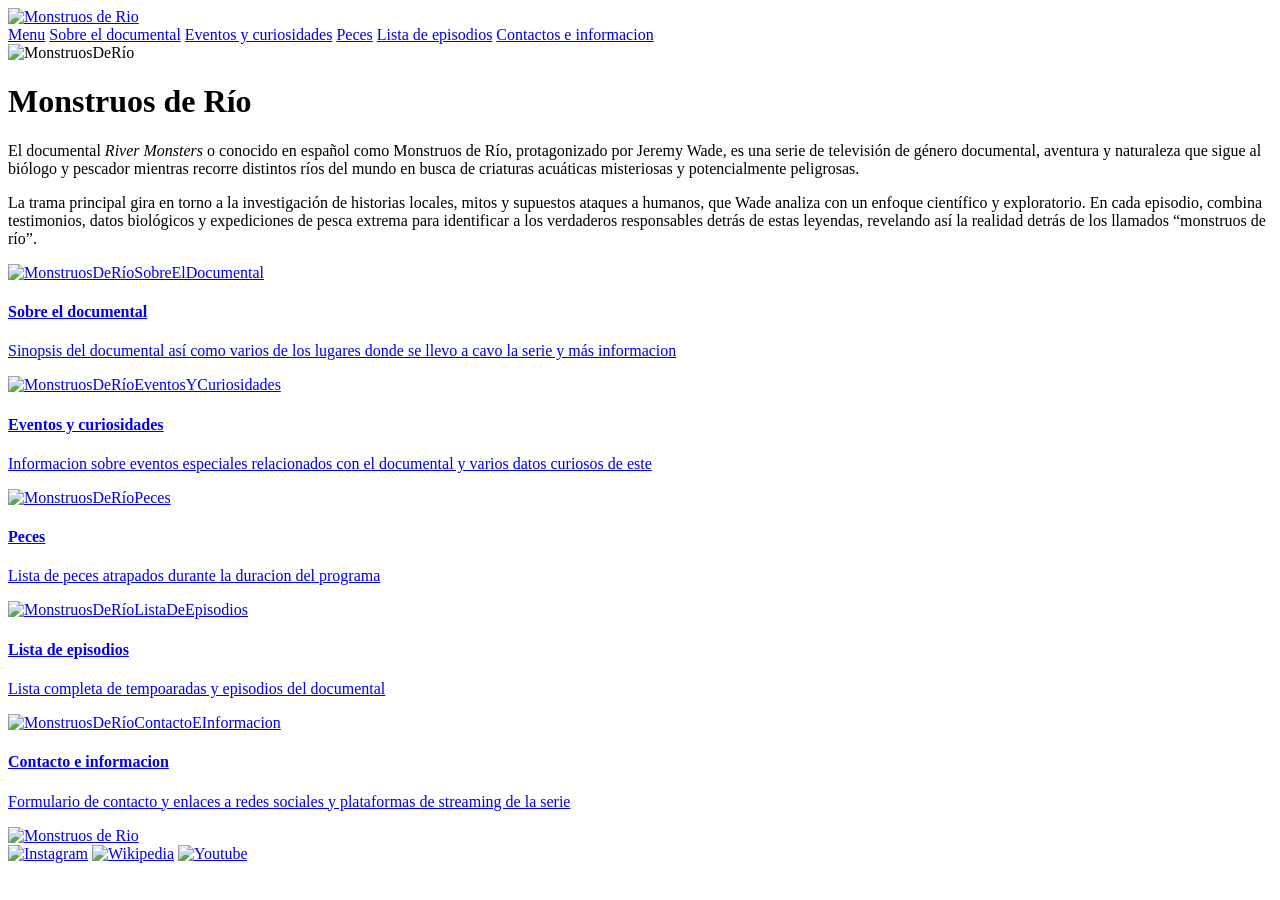
==== index.html @ 14ee036c "PrimerCarga" ====
<!DOCTYPE html>
<html lang="en">

<head>
    <meta charset="UTF-8">
    <meta name="viewport" content="width=device-width, initial-scale=1.0">
    <title>Monstruos de rio</title>
    <link rel="stylesheet" href="./Recursos/Estilos/DiseñoGeneralDeLasPaginas.css">
    <link rel="stylesheet" href="./Recursos/Estilos/DiseñoPaginaPrincipal.css">
    <link rel="stylesheet" href="./Recursos/Fuentes/nunito-sans.bold.ttf">
    <link rel="stylesheet" href="./Recursos/Fuentes/nunito-sans.regular.ttf">
</head>

<body>

    <header>
        <nav>
            <a href="./index.html"><img src="./Recursos/Imagenes/logo monstruos de rio.jpg"
                    width="100px" alt="Monstruos de Rio"></a>
            
            <div class="menu">
        <a class="letras" href="./index.html">Menu</a>
        <a href="./PaginaWeb/SobreElDocumental.html">Sobre el documental</a>
        <a href="./PaginaWeb/EventosYCuriosidades.html">Eventos y curiosidades</a>
        <a href="./PaginaWeb/Peces.html">Peces</a>
        <a href="./PaginaWeb/ListaDeEpisodios.html">Lista de episodios</a>
        <a href="./PaginaWeb/ContactoEInformacion.html">Contactos e informacion</a>
            </div>
        </nav>
    </header>
   
    <main>
        <img src="./Recursos/Imagenes/RiverMonsterPoster.jpg" width="100%" alt="MonstruosDeRío">
        
        <div><P><h1>Monstruos de Río</h1></P>
            <p>El documental <em>River Monsters</em> o conocido en español como Monstruos de Río, protagonizado por
                Jeremy Wade, es una serie de televisión de género documental, aventura y naturaleza que sigue al biólogo
                y pescador mientras recorre distintos ríos del mundo en busca de criaturas acuáticas misteriosas y
                potencialmente peligrosas.</p>
               

            <p>La trama principal gira en torno a la investigación de historias locales, mitos y supuestos ataques a
                humanos, que Wade analiza con un enfoque científico y exploratorio. En cada episodio, combina
                testimonios, datos biológicos y expediciones de pesca extrema para identificar a los verdaderos
                responsables detrás
                de estas leyendas, revelando así la realidad detrás de los llamados “monstruos de río”.</p>
                
        </div>

        
           <div>
            <section>
                <a class="articuloss"  href="./PaginaWeb/SobreElDocumental.html"><Article class="articulo"> <img class="imagenArticulo" src="./Recursos/Imagenes/RiverMonstersSobreElDocumental.jpg" width="300" height="230"
                    alt="MonstruosDeRíoSobreElDocumental">
                <p><h4>Sobre el documental</h4></p>
                <p>Sinopsis del documental así como varios de los lugares donde se llevo a cavo la serie y más
                    informacion</p>
            </article ></a>

            <a  href="./PaginaWeb/EventosYCuriosidades.html"><article class="articulo"> <img class="imagenArticulo" src="./Recursos/Imagenes/RiverMonsterEventosYCuriosidades.jpg" width="300" height="230"
                    alt="MonstruosDeRíoEventosYCuriosidades">
                <p><h4>Eventos y curiosidades</h4></p>
                <p>Informacion sobre eventos especiales relacionados con el documental y varios datos curiosos de este
                </p>
            </article ></a>
       
            <a  href="./PaginaWeb/Peces.html"><article class="articulo"><img class="imagenArticulo" src="./Recursos/Imagenes/RiverMonstersPeces.jpg" width="300" height="230"
                    alt="MonstruosDeRíoPeces">
                <p><h4>Peces</h4></p>
                <p>Lista de peces atrapados durante la duracion del programa</p>
            </article ></a>

            <a href="./PaginaWeb/ListaDeEpisodios.html"><article class="articulo"><img class="imagenArticulo" src="./Recursos/Imagenes/RiverMonstersListaDeEpi.jpg" width="300" height="230"
                    alt="MonstruosDeRíoListaDeEpisodios">
                <p><h4>Lista de episodios</h4></p>
                <p>Lista completa de tempoaradas y episodios del documental</p>
            </article ></a>

            <a href="./PaginaWeb/ContactoEInformacion.html"><article class="articulo"><img class="imagenArticulo" src="./Recursos/Imagenes/riverMonsterContacto.jpg" width="300" height="230"
                    alt="MonstruosDeRíoContactoEInformacion">
                <p><h4>Contacto e informacion</h4></p>
                <p>Formulario de contacto y enlaces a redes sociales y plataformas de streaming de la serie</p>
            </article></a></section>
           </div> 
            
       

       

        
    </main>
   
    <footer>

        <a href="./index.html"><img src="./Recursos/Imagenes/logo monstruos de rio.jpg"
                width="100px" alt="Monstruos de Rio"></a>
                
                
                <div classs="redes">
                <a href="https://www.instagram.com/rivermonsters_official/" target="_blank"><img src="./Recursos/Imagenes/instagram.png" width="35" alt="Instagram"></a>
            <a id="wikipedia" href="https://es.wikipedia.org/wiki/Monstruos_de_r%C3%ADo" target="_blank"><img src="./Recursos/Imagenes/wikipediaBlanco.png" width="40" alt="Wikipedia"></a>
            <a id="youtube" href="https://www.youtube.com/@rivermonsters" target="_blank"><img src="./Recursos/Imagenes/youtube.png" width="35" alt="Youtube"></a>
            
            </div>
    </footer>
</body>


</html>
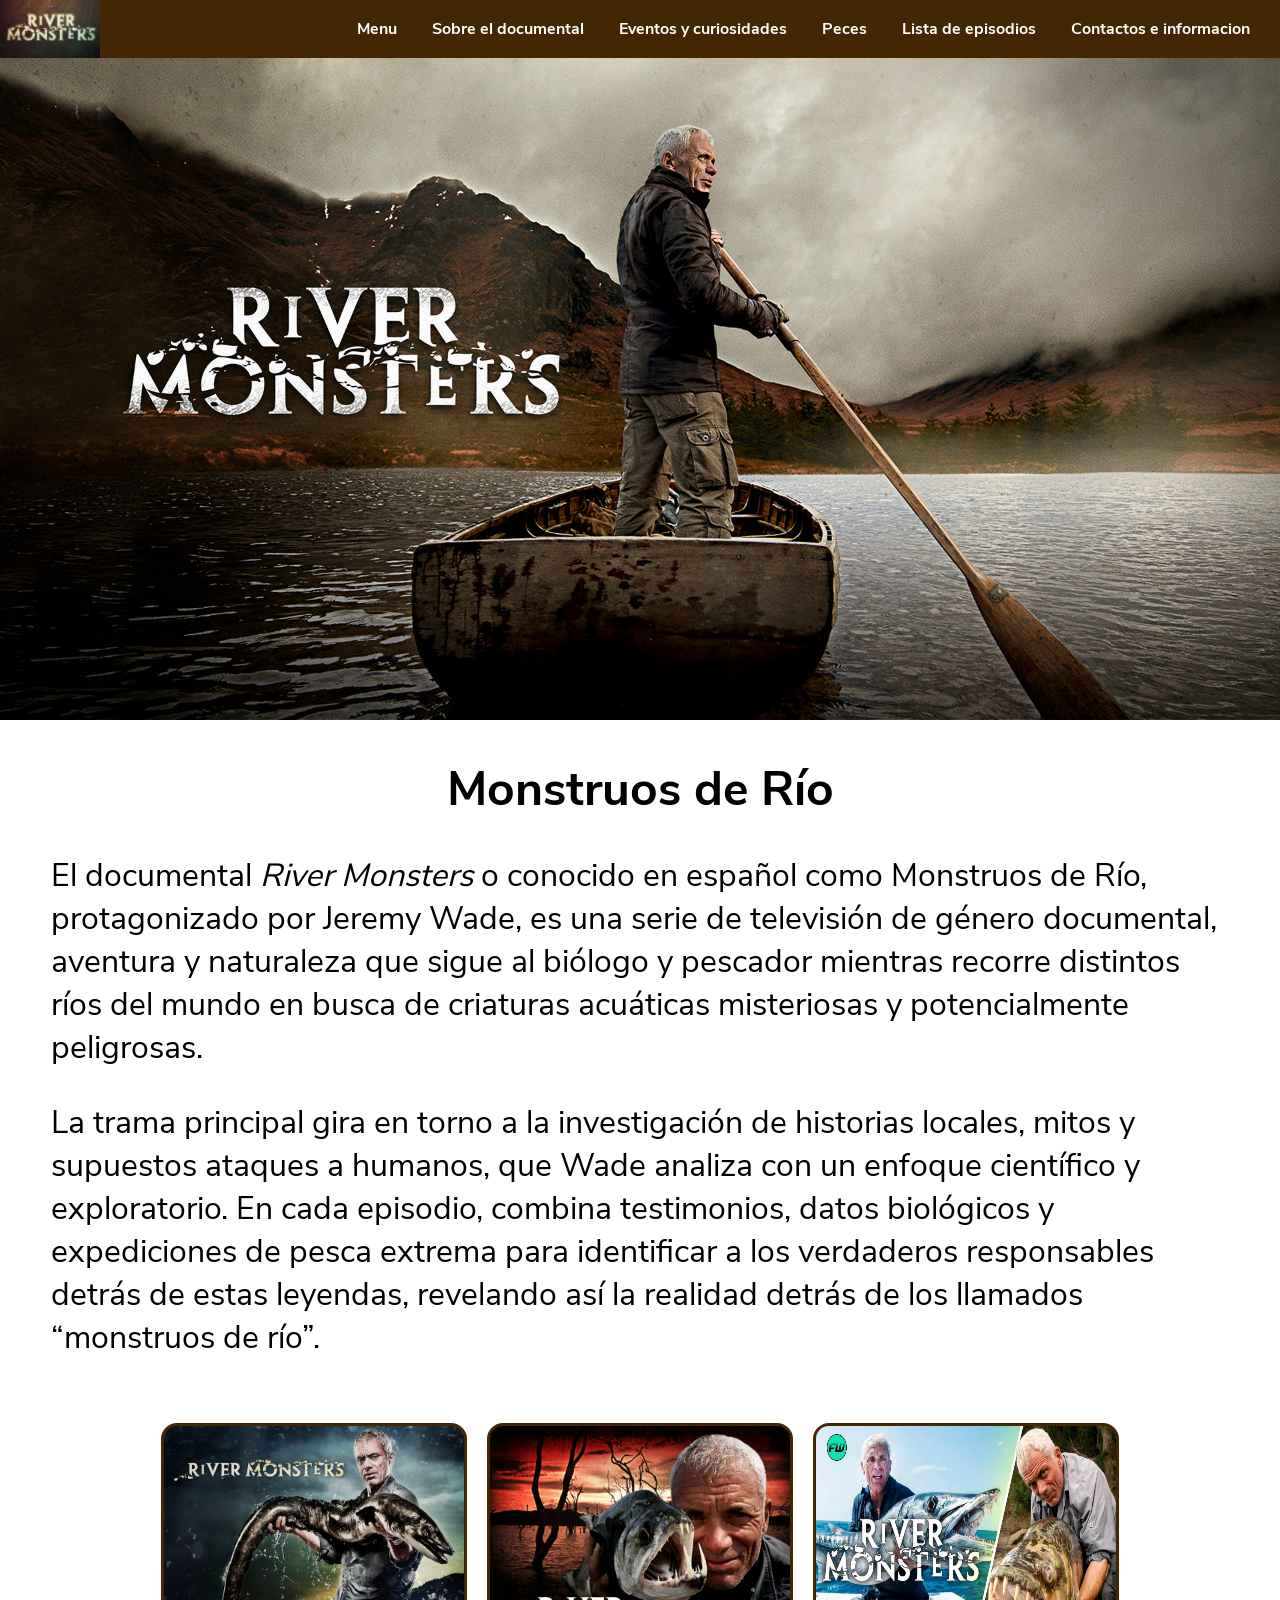
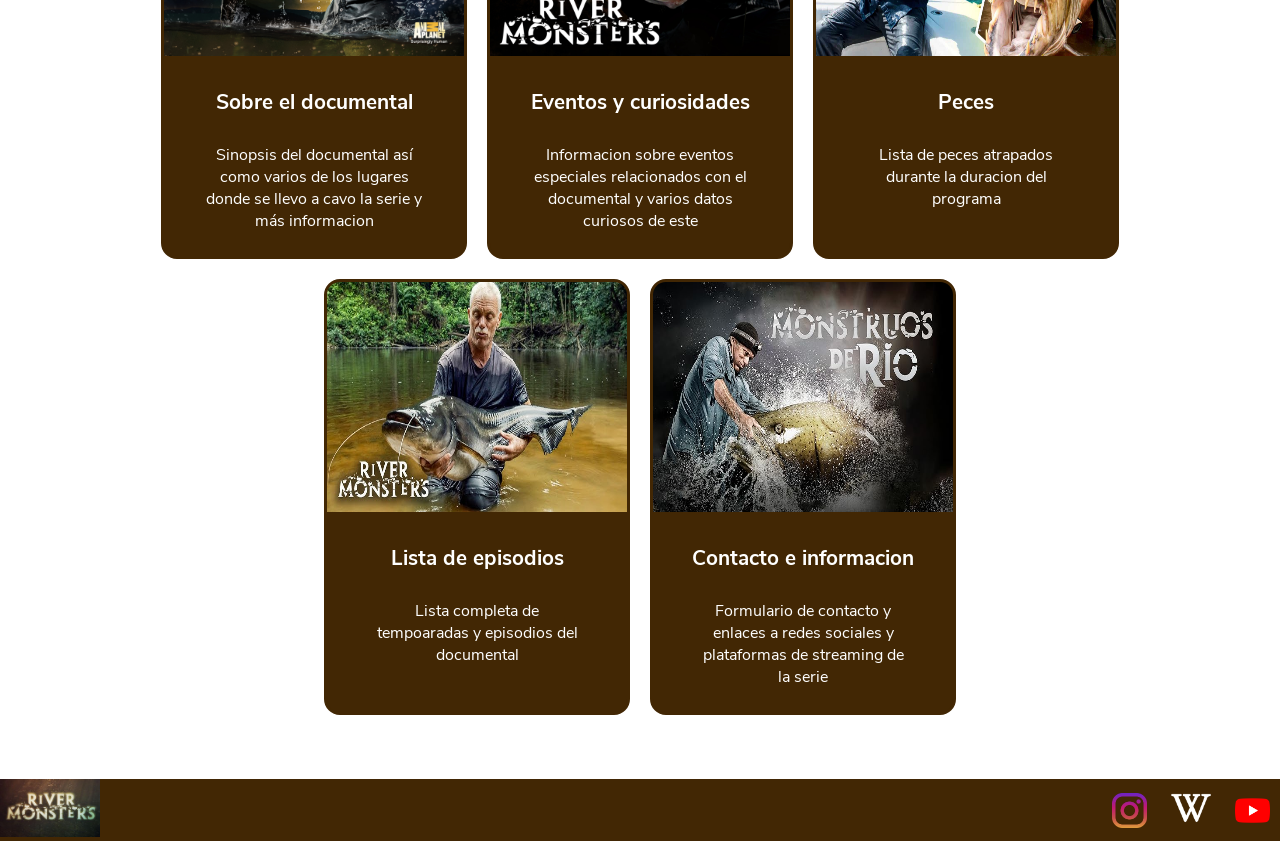
==== commit d7d973c2: "Update index.html agregue el Favicon" ====
--- a/index.html
+++ b/index.html
@@ -5,6 +5,7 @@
     <meta charset="UTF-8">
     <meta name="viewport" content="width=device-width, initial-scale=1.0">
     <title>Monstruos de rio</title>
+    <link rel="Icon" type="image/png" href="./Recursos/Imagenes/LogoMonstruosDeRioFavicon.png">
     <link rel="stylesheet" href="./Recursos/Estilos/DiseñoGeneralDeLasPaginas.css">
     <link rel="stylesheet" href="./Recursos/Estilos/DiseñoPaginaPrincipal.css">
     <link rel="stylesheet" href="./Recursos/Fuentes/nunito-sans.bold.ttf">
@@ -106,4 +107,4 @@
 </body>
 
 
-</html>+</html>
--- a/Recursos/Estilos/DiseñoGeneralDeLasPaginas.css
+++ b/Recursos/Estilos/DiseñoGeneralDeLasPaginas.css
@@ -0,0 +1,74 @@
+@font-face {
+        font-family: "titulos" ;
+        src: url("../Fuentes/nunito-sans.bold.ttf");
+    }
+@font-face {
+    font-family: "texto";
+    src: url(../Fuentes/nunito-sans.regular.ttf);
+}
+
+
+header nav{
+    background-color: rgb(66, 39, 4);
+    color: white;
+display: flex;
+    align-items: center;
+    justify-content: space-between;
+position: fixed;
+  top: 0;
+  z-index: 999;
+  width: 100%;
+  line-height: 0%;
+}
+/*Se apila el menu al achicar pantalla! solucionar*/
+header nav a {
+    color: inherit;
+    text-decoration: none;
+    transition: transform 0.3s ease;
+    font-family: "titulos";
+    
+    font-size: 1rem;
+}
+
+
+
+
+.menu a:hover {
+    transform: scale(1.08);
+}
+
+
+
+.menu {
+    display: flex;
+    gap: 35px; 
+     padding: 0px 30px;
+}
+
+body{
+     margin: 0;
+    cursor: url("../Imagenes/CursorPix.png"), default;
+
+    
+     }
+
+ a {
+    cursor: url("../Imagenes/CursorClickPix.png"), pointer;
+}
+
+
+footer {
+display: flex;
+    justify-content: space-between;
+    align-items: center;
+
+background-color: rgb(66, 39, 4);
+color: white;
+
+
+}
+
+footer div a {
+padding: 10px 10px;
+
+}
--- a/Recursos/Estilos/DiseñoPaginaPrincipal.css
+++ b/Recursos/Estilos/DiseñoPaginaPrincipal.css
@@ -0,0 +1,94 @@
+@font-face {
+        font-family: "titulos" ;
+        src: url("../Fuentes/nunito-sans.bold.ttf");
+    }
+@font-face {
+    font-family: "texto";
+    src: url(../Fuentes/nunito-sans.regular.ttf);
+}
+
+
+h1{font-family: "titulos";
+    color: black;
+    font-size: 3rem;
+}
+
+p {
+    font-family: "texto";
+    color: black;
+    font-size: 2rem; 
+}
+
+h4{
+    font-family: "titulos";
+    font-size: 1.3rem;
+}
+
+div article p{
+    font-family: "texto";
+    font-size: 1rem;
+}
+
+article {
+    
+    border: solid;
+    width: 300px;
+    border-radius: 1rem;
+    border-color: rgb(66, 39, 4);
+    color: rgb(66, 39, 4);
+    
+}
+
+
+
+div h1{
+
+    text-align: center;
+}
+
+div p, h1{
+    margin-left: 4%;
+    margin-right: 4%;
+    
+}
+
+div section{
+    display: flex;
+    justify-content: center;
+    gap: 20px;
+    flex-wrap: wrap;
+    margin: 5% 0%;
+}
+
+div section a {
+text-decoration: none;
+
+}
+
+
+
+.articulo{
+    text-align: center;
+   min-height: 430px;
+   transition: transform 0.3s ease;
+background-color: rgb(66, 39, 4);
+}
+
+
+.articulo:hover {
+    transform: scale(1.08);
+    box-shadow: 0px 10px 20px rgba(0,0,0,0.4);
+}
+
+.imagenArticulo{
+    border-radius: 0.8rem 0.8rem 0rem 0rem;
+}
+
+.articulo p,h4{
+    color: white;
+    padding: 0% 10%;
+}
+
+
+
+
